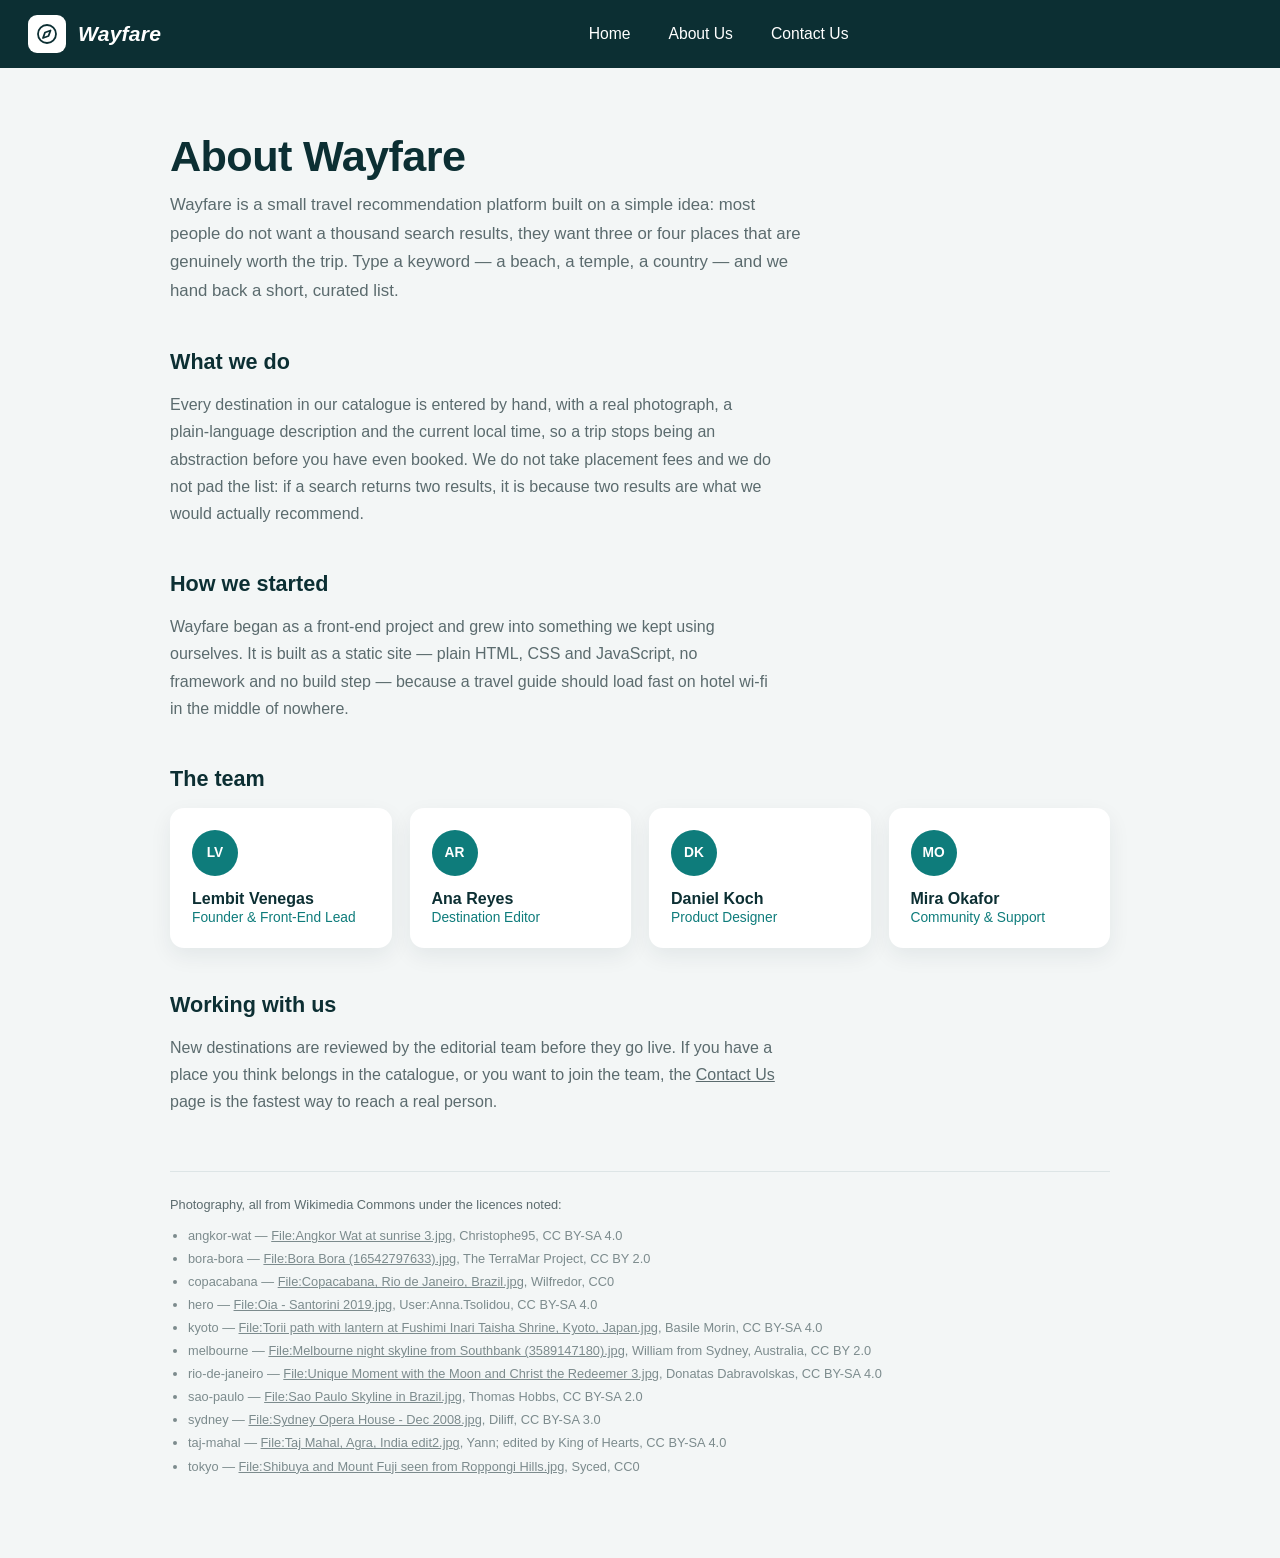
==== travel_recommendation_about.html @ 9364bb1b "Travel Recommendation Web Application (Wayfare) Static site for the final project: navbar with searc" ====
<!DOCTYPE html>
<html lang="en">
<head>
  <meta charset="utf-8">
  <meta name="viewport" content="width=device-width, initial-scale=1">
  <title>About Us — Wayfare</title>
  <meta name="description" content="Who Wayfare is and the small team behind the travel recommendation platform.">
  <link rel="stylesheet" href="travel_recommendation.css">
</head>
<body>

  <nav class="navbar">
    <a class="navbar__brand" href="travel_recommendation.html">
      <span class="navbar__mark" aria-hidden="true">
        <svg viewBox="0 0 24 24" fill="none" stroke="currentColor" stroke-width="1.8" stroke-linecap="round" stroke-linejoin="round">
          <circle cx="12" cy="12" r="9"></circle>
          <path d="M15.5 8.5l-2 5.5-5.5 2 2-5.5z"></path>
        </svg>
      </span>
      Wayfare
    </a>

    <!-- Task 4 note: inner pages carry Home / About Us / Contact Us only,
         no search bar and no Search / Clear buttons. -->
    <ul class="navbar__links">
      <li><a href="travel_recommendation.html">Home</a></li>
      <li><a href="travel_recommendation_about.html">About Us</a></li>
      <li><a href="travel_recommendation_contact.html">Contact Us</a></li>
    </ul>
  </nav>

  <!-- ===== Task 4: About Us ========================================== -->
  <main class="page">
    <div class="page__inner">
      <h1>About Wayfare</h1>
      <p class="page__lead">
        Wayfare is a small travel recommendation platform built on a simple idea:
        most people do not want a thousand search results, they want three or four
        places that are genuinely worth the trip. Type a keyword — a beach, a
        temple, a country — and we hand back a short, curated list.
      </p>

      <h2>What we do</h2>
      <p>
        Every destination in our catalogue is entered by hand, with a real
        photograph, a plain-language description and the current local time, so a
        trip stops being an abstraction before you have even booked. We do not
        take placement fees and we do not pad the list: if a search returns two
        results, it is because two results are what we would actually recommend.
      </p>

      <h2>How we started</h2>
      <p>
        Wayfare began as a front-end project and grew into something we kept using
        ourselves. It is built as a static site — plain HTML, CSS and JavaScript,
        no framework and no build step — because a travel guide should load fast
        on hotel wi-fi in the middle of nowhere.
      </p>

      <h2>The team</h2>
      <!-- Placeholder team — swap these names and roles for your own before submitting. -->
      <ul class="team">
        <li>
          <span class="team__avatar" aria-hidden="true">LV</span>
          <strong>Lembit Venegas</strong>
          <span>Founder &amp; Front-End Lead</span>
        </li>
        <li>
          <span class="team__avatar" aria-hidden="true">AR</span>
          <strong>Ana Reyes</strong>
          <span>Destination Editor</span>
        </li>
        <li>
          <span class="team__avatar" aria-hidden="true">DK</span>
          <strong>Daniel Koch</strong>
          <span>Product Designer</span>
        </li>
        <li>
          <span class="team__avatar" aria-hidden="true">MO</span>
          <strong>Mira Okafor</strong>
          <span>Community &amp; Support</span>
        </li>
      </ul>

      <h2>Working with us</h2>
      <p>
        New destinations are reviewed by the editorial team before they go live.
        If you have a place you think belongs in the catalogue, or you want to
        join the team, the <a href="travel_recommendation_contact.html">Contact Us</a>
        page is the fastest way to reach a real person.
      </p>

      <div class="credits">
        <p style="margin:0 0 8px">Photography, all from Wikimedia Commons under the licences noted:</p>
        <ul style="margin:0;padding-left:18px;line-height:1.8">
      <li>angkor-wat — <a href="https://commons.wikimedia.org/wiki/File%3AAngkor_Wat_at_sunrise_3.jpg" target="_blank" rel="noopener">File:Angkor Wat at sunrise 3.jpg</a>, Christophe95, CC BY-SA 4.0</li>
      <li>bora-bora — <a href="https://commons.wikimedia.org/wiki/File%3ABora_Bora_%2816542797633%29.jpg" target="_blank" rel="noopener">File:Bora Bora (16542797633).jpg</a>, The TerraMar Project, CC BY 2.0</li>
      <li>copacabana — <a href="https://commons.wikimedia.org/wiki/File%3ACopacabana%2C_Rio_de_Janeiro%2C_Brazil.jpg" target="_blank" rel="noopener">File:Copacabana, Rio de Janeiro, Brazil.jpg</a>, Wilfredor, CC0</li>
      <li>hero — <a href="https://commons.wikimedia.org/wiki/File%3AOia_-_Santorini_2019.jpg" target="_blank" rel="noopener">File:Oia - Santorini 2019.jpg</a>, User:Anna.Tsolidou, CC BY-SA 4.0</li>
      <li>kyoto — <a href="https://commons.wikimedia.org/wiki/File%3ATorii_path_with_lantern_at_Fushimi_Inari_Taisha_Shrine%2C_Kyoto%2C_Japan.jpg" target="_blank" rel="noopener">File:Torii path with lantern at Fushimi Inari Taisha Shrine, Kyoto, Japan.jpg</a>, Basile Morin, CC BY-SA 4.0</li>
      <li>melbourne — <a href="https://commons.wikimedia.org/wiki/File%3AMelbourne_night_skyline_from_Southbank_%283589147180%29.jpg" target="_blank" rel="noopener">File:Melbourne night skyline from Southbank (3589147180).jpg</a>, William from Sydney, Australia, CC BY 2.0</li>
      <li>rio-de-janeiro — <a href="https://commons.wikimedia.org/wiki/File%3AUnique_Moment_with_the_Moon_and_Christ_the_Redeemer_3.jpg" target="_blank" rel="noopener">File:Unique Moment with the Moon and Christ the Redeemer 3.jpg</a>, Donatas Dabravolskas, CC BY-SA 4.0</li>
      <li>sao-paulo — <a href="https://commons.wikimedia.org/wiki/File%3ASao_Paulo_Skyline_in_Brazil.jpg" target="_blank" rel="noopener">File:Sao Paulo Skyline in Brazil.jpg</a>, Thomas Hobbs, CC BY-SA 2.0</li>
      <li>sydney — <a href="https://commons.wikimedia.org/wiki/File%3ASydney_Opera_House_-_Dec_2008.jpg" target="_blank" rel="noopener">File:Sydney Opera House - Dec 2008.jpg</a>, Diliff, CC BY-SA 3.0</li>
      <li>taj-mahal — <a href="https://commons.wikimedia.org/wiki/File%3ATaj_Mahal%2C_Agra%2C_India_edit2.jpg" target="_blank" rel="noopener">File:Taj Mahal, Agra, India edit2.jpg</a>, Yann; edited by King of Hearts, CC BY-SA 4.0</li>
      <li>tokyo — <a href="https://commons.wikimedia.org/wiki/File%3AShibuya_and_Mount_Fuji_seen_from_Roppongi_Hills.jpg" target="_blank" rel="noopener">File:Shibuya and Mount Fuji seen from Roppongi Hills.jpg</a>, Syced, CC0</li>
        </ul>
      </div>
    </div>
  </main>

  <script src="travel_recommendation.js"></script>
</body>
</html>
---- travel_recommendation.css ----
/* ==========================================================================
   Wayfare — Travel Recommendation Web Application
   Single stylesheet for all three pages.
   ========================================================================== */

:root {
  --ink:        #0c2f33;
  --ink-deep:   #08211f;
  --teal:       #0e7c7b;
  --teal-light: #17a2a0;
  --sand:       #f5b041;
  --paper:      #ffffff;
  --muted:      #5b6b6e;
  --line:       rgba(255, 255, 255, .22);
  --shadow:     0 18px 40px rgba(8, 33, 31, .28);
  --radius:     14px;
  --nav-h:      68px;
  --font: "Segoe UI", -apple-system, BlinkMacSystemFont, Roboto, Helvetica, Arial, sans-serif;
}

* { box-sizing: border-box; }

html, body { height: 100%; }

body {
  margin: 0;
  font-family: var(--font);
  color: var(--ink);
  background: var(--ink-deep);
  -webkit-font-smoothing: antialiased;
}

img { max-width: 100%; display: block; }

a { color: inherit; }

/* --------------------------------------------------------------------------
   Navigation bar  (Task 2)
   -------------------------------------------------------------------------- */

.navbar {
  position: relative;
  z-index: 20;
  height: var(--nav-h);
  display: flex;
  align-items: center;
  gap: 24px;
  padding: 0 28px;
  background: var(--ink);
  color: #fff;
}

.navbar__brand {
  display: flex;
  align-items: center;
  gap: 12px;
  text-decoration: none;
  font-size: 1.32rem;
  font-weight: 600;
  letter-spacing: .2px;
  font-style: italic;
  flex: 0 0 auto;
}

.navbar__mark {
  width: 38px;
  height: 38px;
  flex: 0 0 auto;
  border-radius: 9px;
  background: #fff;
  color: var(--ink);
  display: grid;
  place-items: center;
}

.navbar__mark svg { width: 24px; height: 24px; }

.navbar__links {
  list-style: none;
  display: flex;
  gap: 34px;
  margin: 0 auto;
  padding: 0;
}

.navbar__links a {
  text-decoration: none;
  font-size: .98rem;
  padding: 6px 2px;
  border-bottom: 2px solid transparent;
  transition: border-color .18s ease, color .18s ease;
}

.navbar__links a:hover,
.navbar__links a[aria-current="page"] {
  border-bottom-color: var(--sand);
}

/* Search cluster — home page only */
.navbar__search {
  display: flex;
  align-items: center;
  gap: 8px;
  background: #fff;
  border-radius: 999px;
  padding: 6px 6px 6px 18px;
  flex: 0 0 auto;
}

.navbar__search input {
  border: 0;
  outline: 0;
  font: inherit;
  font-size: .93rem;
  width: 210px;
  color: var(--ink);
  background: transparent;
}

.navbar__search input::placeholder { color: #9aa7a9; }

.navbar__search .icon-search {
  width: 18px;
  height: 18px;
  color: var(--teal);
  flex: 0 0 auto;
}

.btn {
  font: inherit;
  font-size: .9rem;
  border: 0;
  border-radius: 999px;
  padding: 8px 18px;
  cursor: pointer;
  transition: background .18s ease, transform .12s ease, color .18s ease;
}

.btn:active { transform: translateY(1px); }

.btn--search { background: var(--teal); color: #fff; }
.btn--search:hover { background: var(--teal-light); }

.btn--clear { background: var(--ink); color: #fff; border: 1px solid var(--line); }
.btn--clear:hover { background: #16474b; }

.btn--cta {
  background: var(--teal);
  color: #fff;
  padding: 12px 30px;
  font-size: 1rem;
  box-shadow: var(--shadow);
}
.btn--cta:hover { background: var(--teal-light); }

/* --------------------------------------------------------------------------
   Hero / Home page  (Task 3)
   -------------------------------------------------------------------------- */

.hero {
  position: relative;
  min-height: calc(100vh - var(--nav-h));
  display: flex;
  align-items: center;
  padding: 56px 28px 56px 96px;
  background: url("images/hero.jpg") center / cover no-repeat;
  overflow: hidden;
}

.hero::before {
  content: "";
  position: absolute;
  inset: 0;
  background: linear-gradient(100deg, rgba(8, 33, 31, .82) 0%, rgba(8, 33, 31, .55) 45%, rgba(8, 33, 31, .25) 100%);
}

.hero > * { position: relative; z-index: 2; }

/* Vertical social rail */
.social {
  position: absolute;
  left: 26px;
  top: 50%;
  transform: translateY(-50%);
  z-index: 3;
  display: flex;
  flex-direction: column;
  gap: 22px;
}

.social a {
  color: #fff;
  opacity: .88;
  transition: opacity .18s ease, transform .18s ease;
}

.social a:hover { opacity: 1; transform: translateX(2px); }
.social svg { width: 22px; height: 22px; }

.hero__copy { max-width: 620px; color: #fff; }

.hero__copy h1 {
  margin: 0 0 20px;
  font-size: clamp(2.4rem, 5.4vw, 3.9rem);
  line-height: 1.03;
  letter-spacing: -.5px;
  text-transform: uppercase;
}

.hero__copy p {
  margin: 0 0 30px;
  font-size: 1.02rem;
  line-height: 1.65;
  color: rgba(255, 255, 255, .9);
}

/* --------------------------------------------------------------------------
   Search results  (Tasks 8 & 9)
   -------------------------------------------------------------------------- */

.results { width: 100%; max-width: 1040px; color: #fff; }

.results[hidden] { display: none; }

.results__head {
  display: flex;
  align-items: baseline;
  gap: 16px;
  margin-bottom: 22px;
}

.results__head h2 {
  margin: 0;
  font-size: 1.9rem;
  color: var(--sand);
  letter-spacing: -.3px;
}

.results__count { font-size: .92rem; color: rgba(255, 255, 255, .78); }

/* Task 8 explicitly asks for a grid so every card lines up in one row */
.results__grid {
  display: grid;
  grid-template-columns: repeat(auto-fit, minmax(250px, 1fr));
  gap: 22px;
}

.card {
  background: var(--paper);
  color: var(--ink);
  border-radius: var(--radius);
  overflow: hidden;
  box-shadow: var(--shadow);
  display: flex;
  flex-direction: column;
}

.card img {
  width: 100%;
  height: 172px;
  object-fit: cover;
  background: #dfe7e8;
}

.card__body { padding: 16px 18px 20px; }

.card h3 { margin: 0 0 6px; font-size: 1.12rem; }

.card time {
  display: block;
  font-size: .8rem;
  color: var(--teal);
  margin-bottom: 8px;
  font-variant-numeric: tabular-nums;
}

.card p { margin: 0; font-size: .9rem; line-height: 1.55; color: var(--muted); }

.results__empty {
  background: rgba(255, 255, 255, .1);
  border: 1px solid var(--line);
  border-radius: var(--radius);
  padding: 22px 24px;
  max-width: 560px;
}

.results__empty p { margin: 0 0 6px; }
.results__empty p:last-child { margin: 0; font-size: .9rem; color: rgba(255, 255, 255, .75); }

/* --------------------------------------------------------------------------
   Inner pages — About Us (Task 4) and Contact Us (Task 5)
   -------------------------------------------------------------------------- */

.page {
  background: #f3f6f6;
  color: var(--ink);
  min-height: calc(100vh - var(--nav-h));
  padding: 64px 28px 80px;
}

.page__inner { max-width: 940px; margin: 0 auto; }

.page h1 {
  margin: 0 0 10px;
  font-size: clamp(2rem, 4vw, 2.7rem);
  letter-spacing: -.6px;
}

.page__lead {
  margin: 0 0 40px;
  font-size: 1.05rem;
  line-height: 1.7;
  color: var(--muted);
  max-width: 68ch;
}

.page h2 {
  margin: 44px 0 16px;
  font-size: 1.35rem;
}

.page p { line-height: 1.7; color: var(--muted); max-width: 68ch; }

.team {
  list-style: none;
  margin: 0;
  padding: 0;
  display: grid;
  grid-template-columns: repeat(auto-fit, minmax(210px, 1fr));
  gap: 18px;
}

.team li {
  background: #fff;
  border-radius: var(--radius);
  padding: 22px;
  box-shadow: 0 8px 22px rgba(12, 47, 51, .07);
}

.team .team__avatar {
  width: 46px;
  height: 46px;
  border-radius: 50%;
  background: var(--teal);
  color: #fff;
  display: grid;
  place-items: center;
  font-weight: 600;
  margin-bottom: 14px;
}

.team strong { display: block; font-size: 1rem; }
.team span { font-size: .86rem; color: var(--teal); }

.contact-grid {
  display: grid;
  grid-template-columns: 1.2fr .8fr;
  gap: 36px;
  align-items: start;
}

.form {
  background: #fff;
  border-radius: var(--radius);
  padding: 28px;
  box-shadow: 0 8px 22px rgba(12, 47, 51, .07);
}

.field { margin-bottom: 18px; }

.field label {
  display: block;
  font-size: .87rem;
  font-weight: 600;
  margin-bottom: 6px;
}

.field input,
.field textarea {
  width: 100%;
  font: inherit;
  font-size: .95rem;
  padding: 11px 13px;
  border: 1px solid #d3dedf;
  border-radius: 9px;
  color: var(--ink);
  background: #fbfdfd;
}

.field input:focus,
.field textarea:focus {
  outline: 2px solid var(--teal-light);
  outline-offset: 1px;
  border-color: transparent;
}

.field textarea { min-height: 128px; resize: vertical; }

.form__note {
  margin: 16px 0 0;
  font-size: .85rem;
  min-height: 1.2em;
}

.form__note.form__note--ok { color: var(--teal); font-weight: 600; }
.form__note.form__note--error { color: #b4453a; font-weight: 600; }

.contact-details {
  background: var(--ink);
  color: #fff;
  border-radius: var(--radius);
  padding: 28px;
}

.contact-details h2 { margin: 0 0 16px; font-size: 1.15rem; color: #fff; }
.contact-details p { color: rgba(255, 255, 255, .82); margin: 0 0 14px; font-size: .93rem; }
.contact-details a { color: var(--sand); }

.credits {
  margin-top: 56px;
  padding-top: 22px;
  border-top: 1px solid #dde5e6;
  font-size: .8rem;
  color: #7c8b8d;
}

.credits a { color: #7c8b8d; }

/* --------------------------------------------------------------------------
   Responsive
   -------------------------------------------------------------------------- */

@media (max-width: 960px) {
  .navbar { flex-wrap: wrap; height: auto; gap: 14px; padding: 14px 20px; }
  .navbar__links { margin: 0; gap: 22px; order: 3; width: 100%; }
  .navbar__search { margin-left: auto; }
  .navbar__search input { width: 150px; }
  .hero { padding: 48px 24px 56px 78px; min-height: 88vh; }
  .contact-grid { grid-template-columns: 1fr; }
}

@media (max-width: 620px) {
  .navbar__search { width: 100%; margin-left: 0; }
  .navbar__search input { width: 100%; }
  .social { flex-direction: row; left: 24px; top: auto; bottom: 20px; transform: none; }
  .hero { padding: 40px 22px 92px; }
}
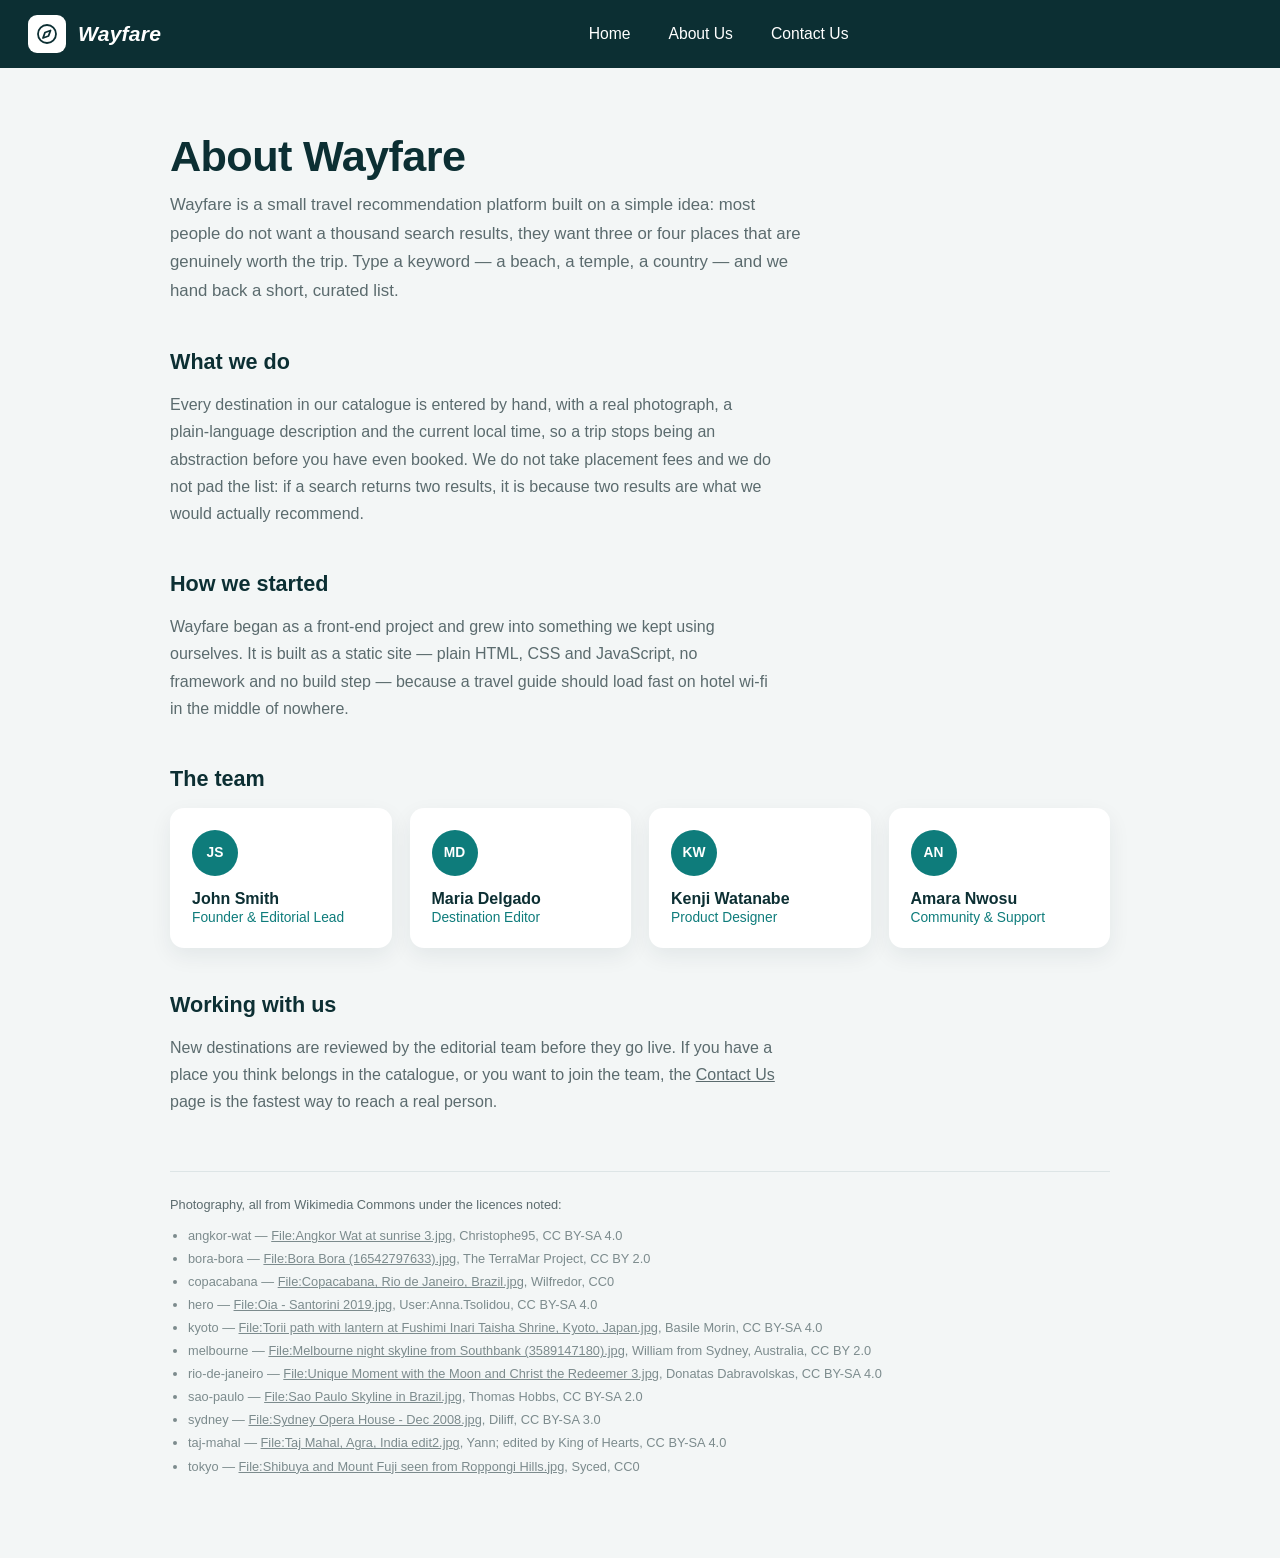
==== commit 53af94c5: "Use fictional names for the About Us team Co-Authored-By: Claude Opus 5 <noreply@anthropic.com>" ====
--- a/travel_recommendation_about.html
+++ b/travel_recommendation_about.html
@@ -58,26 +58,26 @@
       </p>
 
       <h2>The team</h2>
-      <!-- Placeholder team — swap these names and roles for your own before submitting. -->
+      <!-- Fictional team for this demo site. -->
       <ul class="team">
         <li>
-          <span class="team__avatar" aria-hidden="true">LV</span>
-          <strong>Lembit Venegas</strong>
-          <span>Founder &amp; Front-End Lead</span>
+          <span class="team__avatar" aria-hidden="true">JS</span>
+          <strong>John Smith</strong>
+          <span>Founder &amp; Editorial Lead</span>
         </li>
         <li>
-          <span class="team__avatar" aria-hidden="true">AR</span>
-          <strong>Ana Reyes</strong>
+          <span class="team__avatar" aria-hidden="true">MD</span>
+          <strong>Maria Delgado</strong>
           <span>Destination Editor</span>
         </li>
         <li>
-          <span class="team__avatar" aria-hidden="true">DK</span>
-          <strong>Daniel Koch</strong>
+          <span class="team__avatar" aria-hidden="true">KW</span>
+          <strong>Kenji Watanabe</strong>
           <span>Product Designer</span>
         </li>
         <li>
-          <span class="team__avatar" aria-hidden="true">MO</span>
-          <strong>Mira Okafor</strong>
+          <span class="team__avatar" aria-hidden="true">AN</span>
+          <strong>Amara Nwosu</strong>
           <span>Community &amp; Support</span>
         </li>
       </ul>
